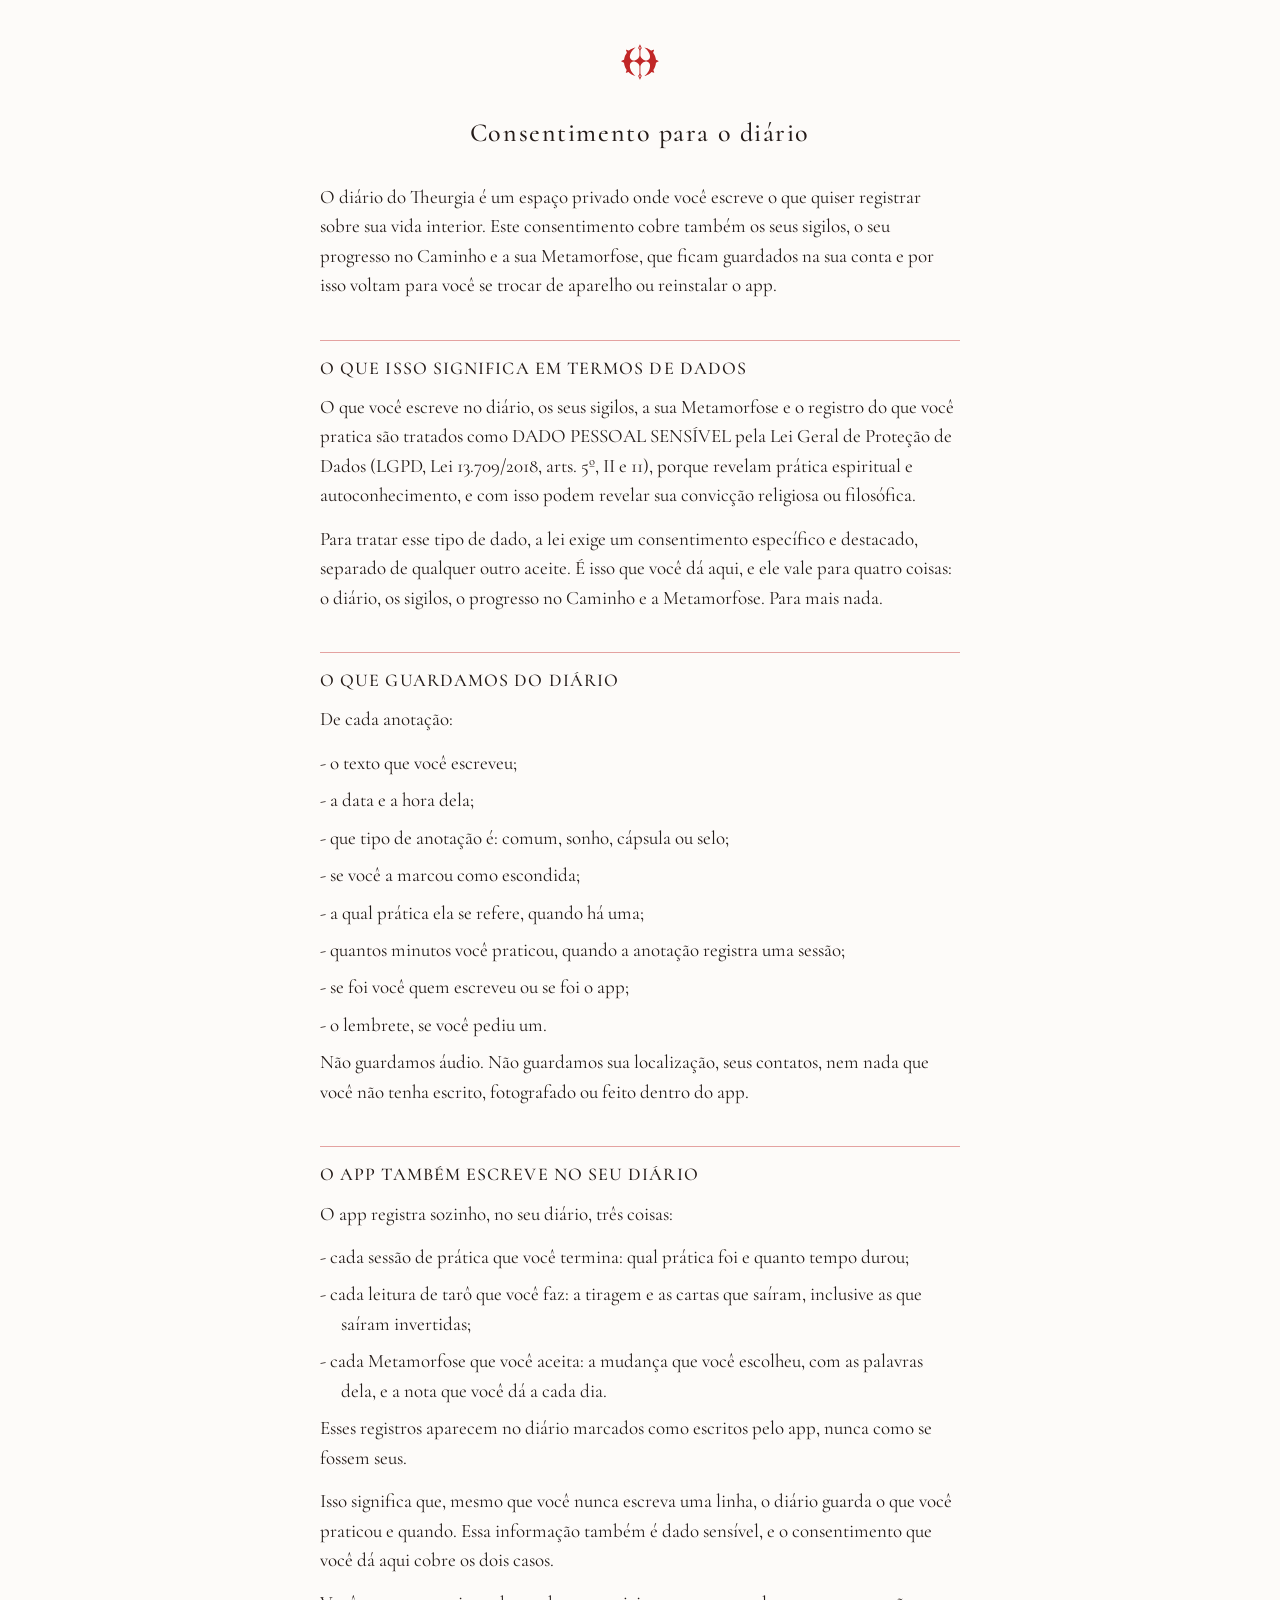
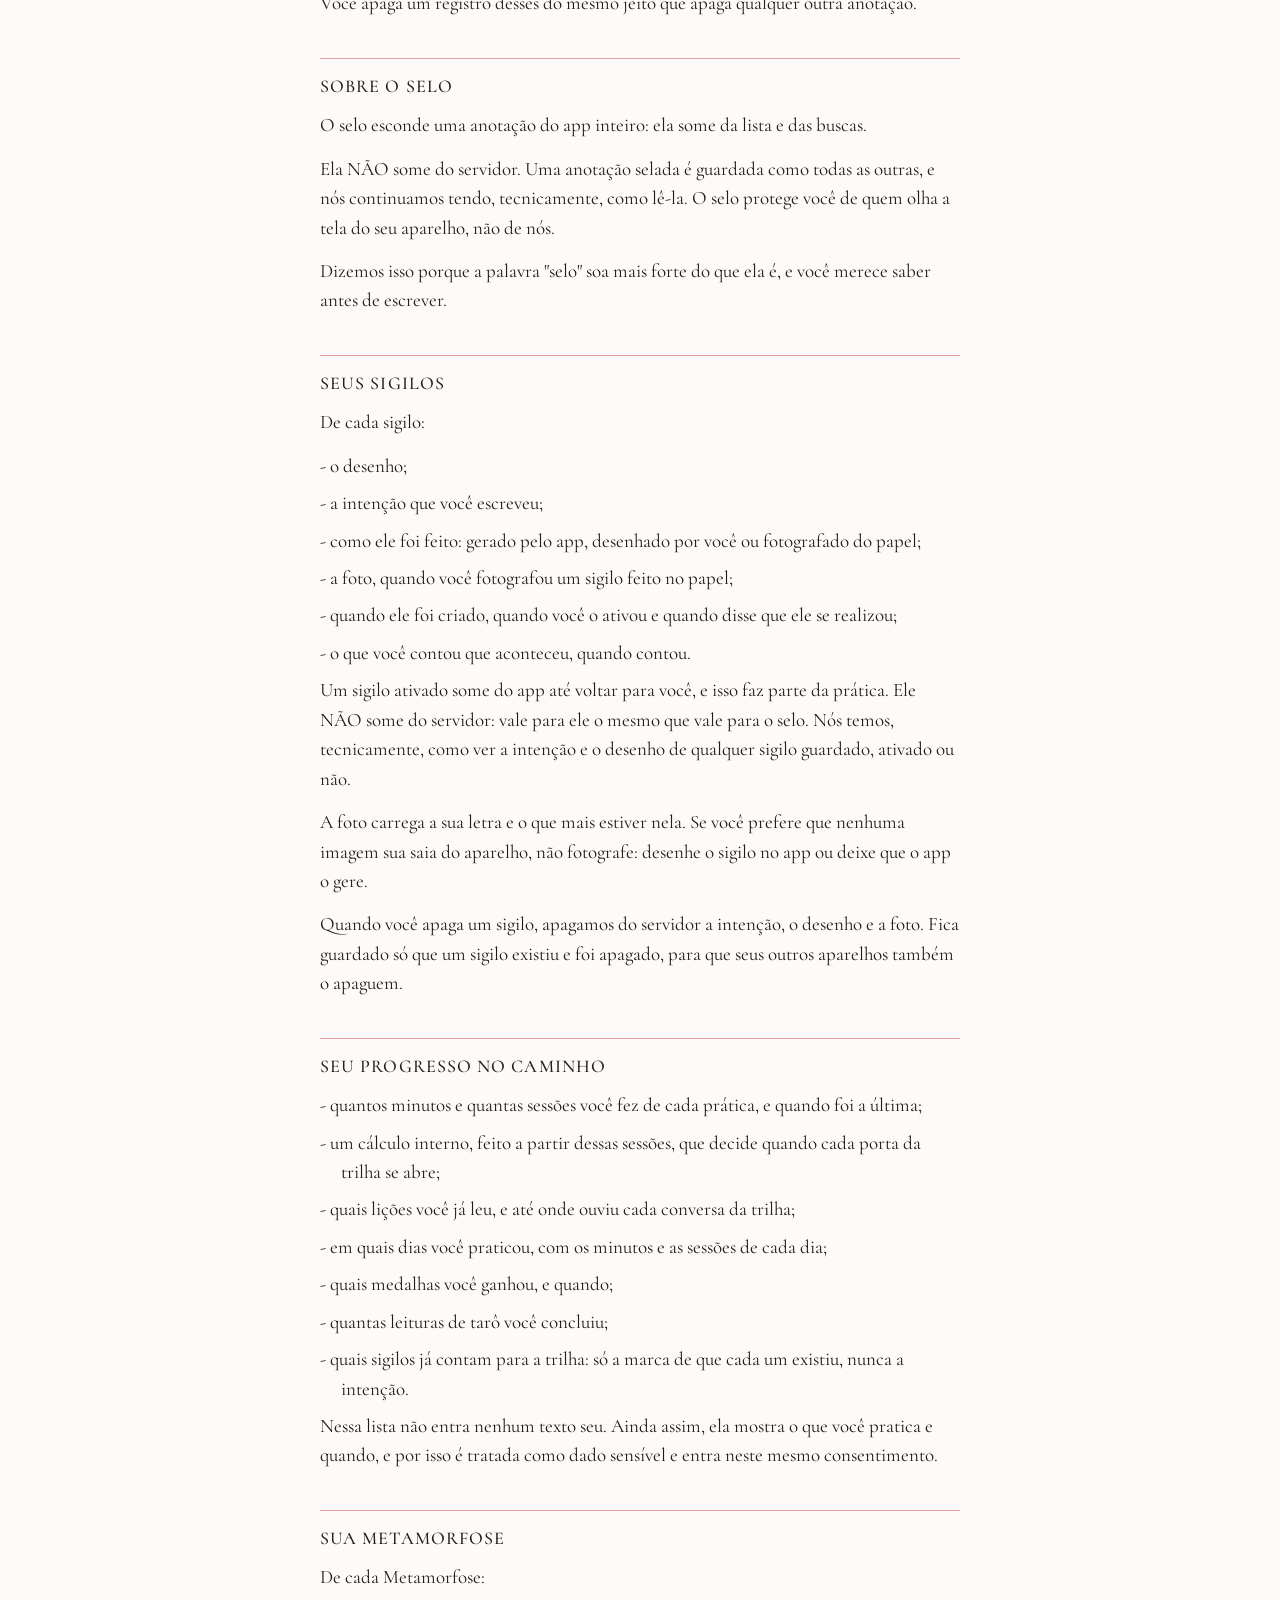
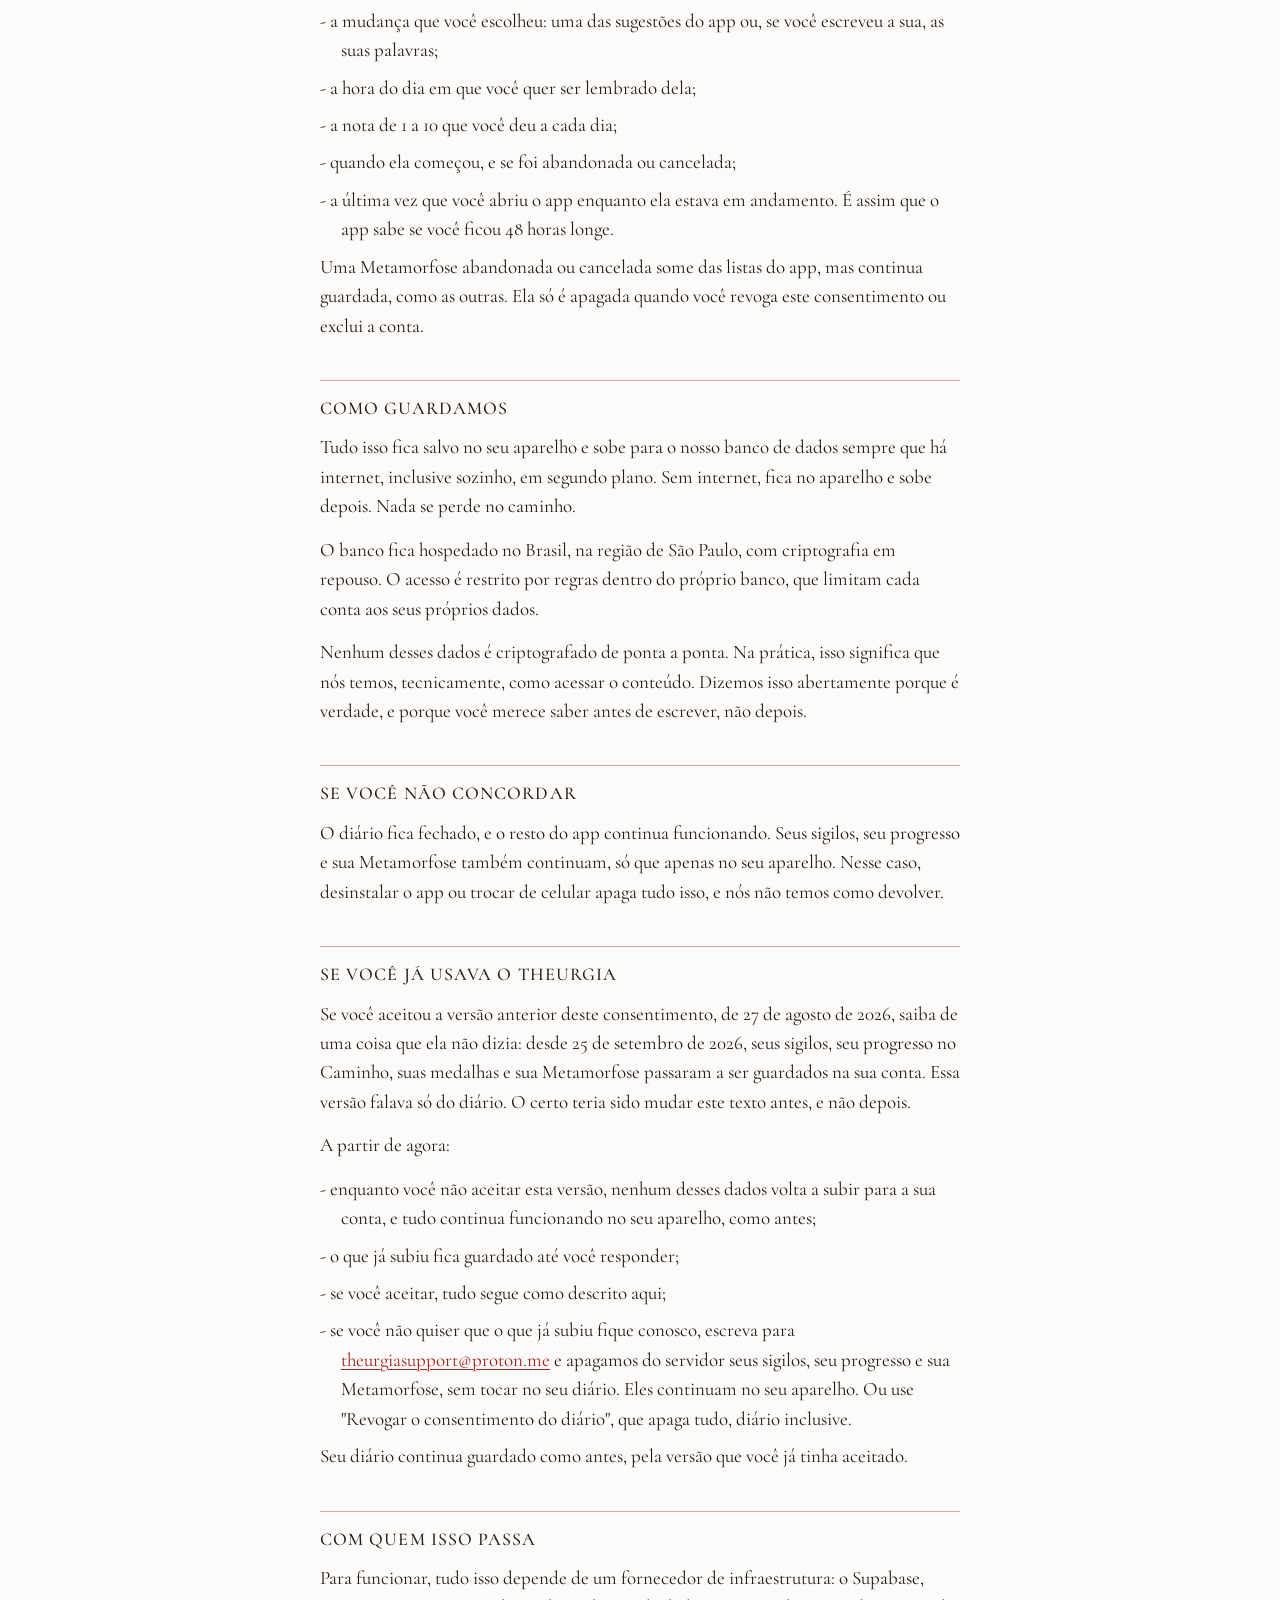
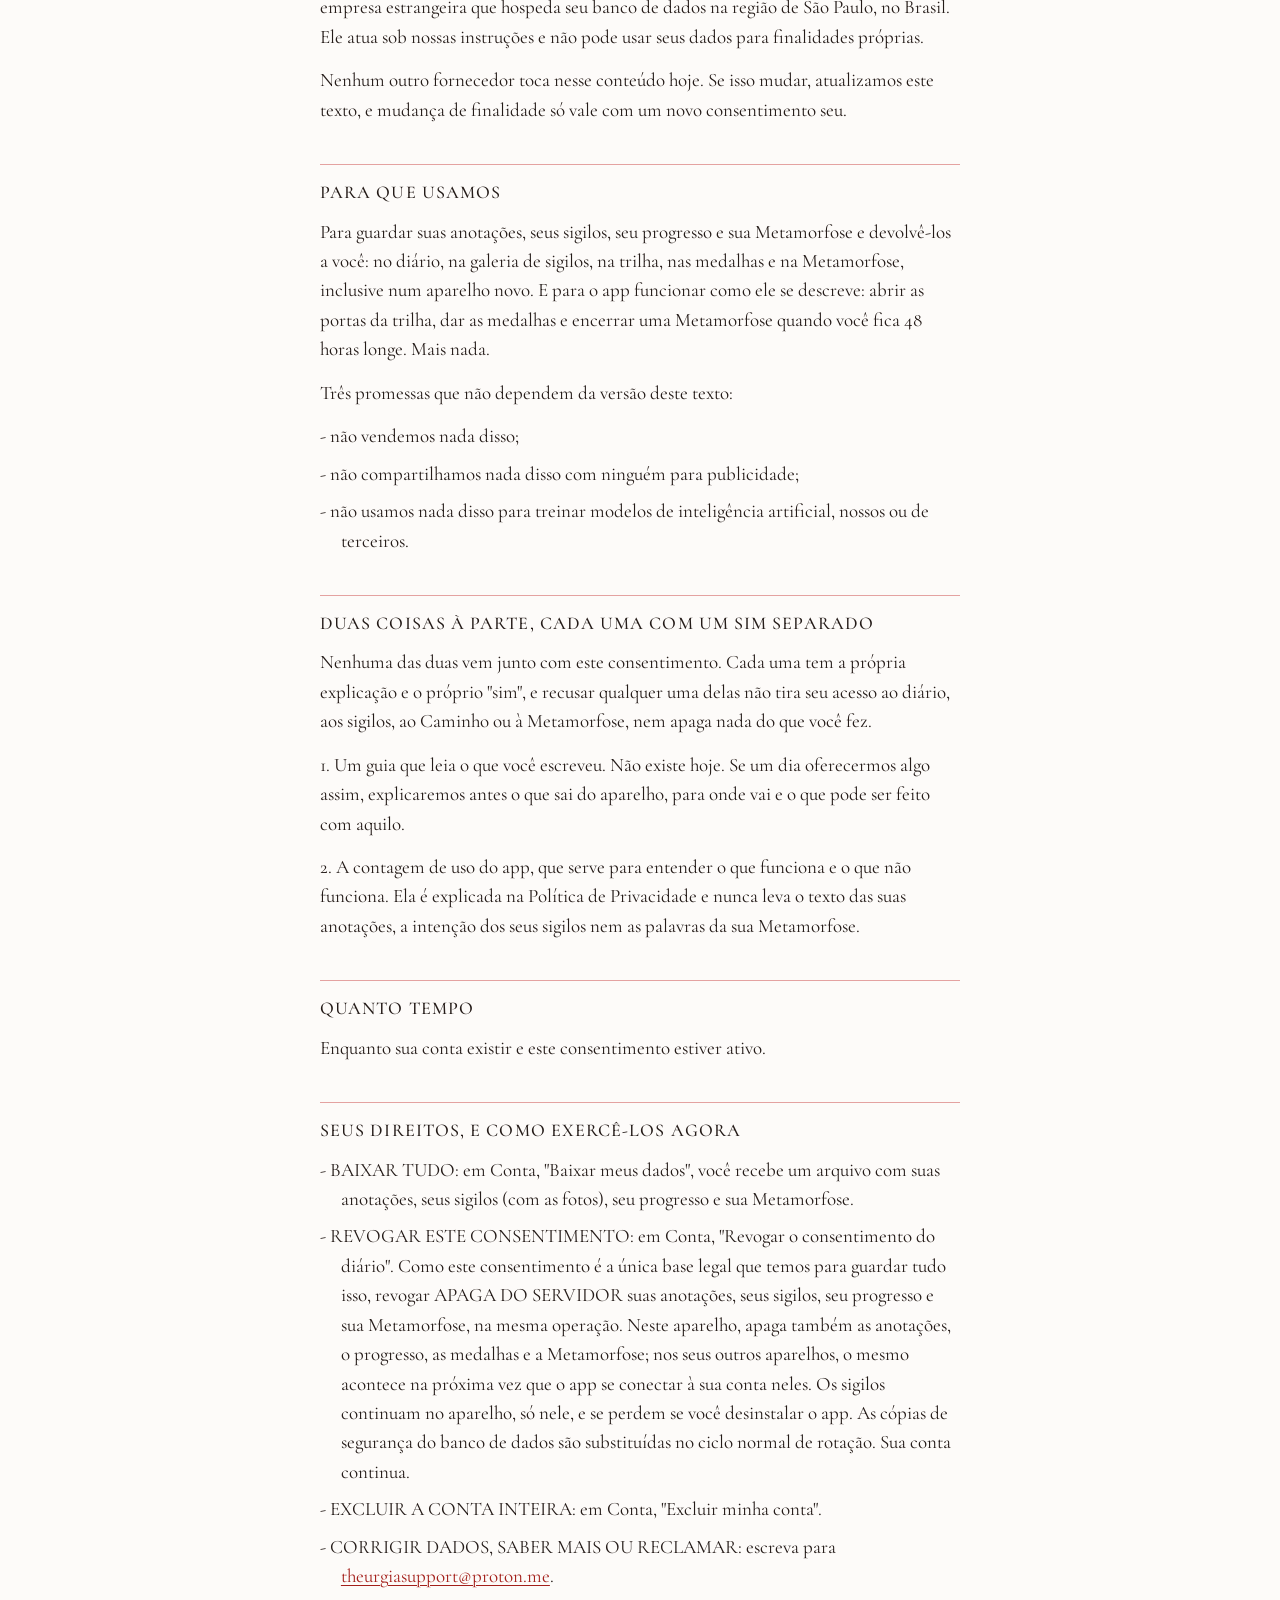
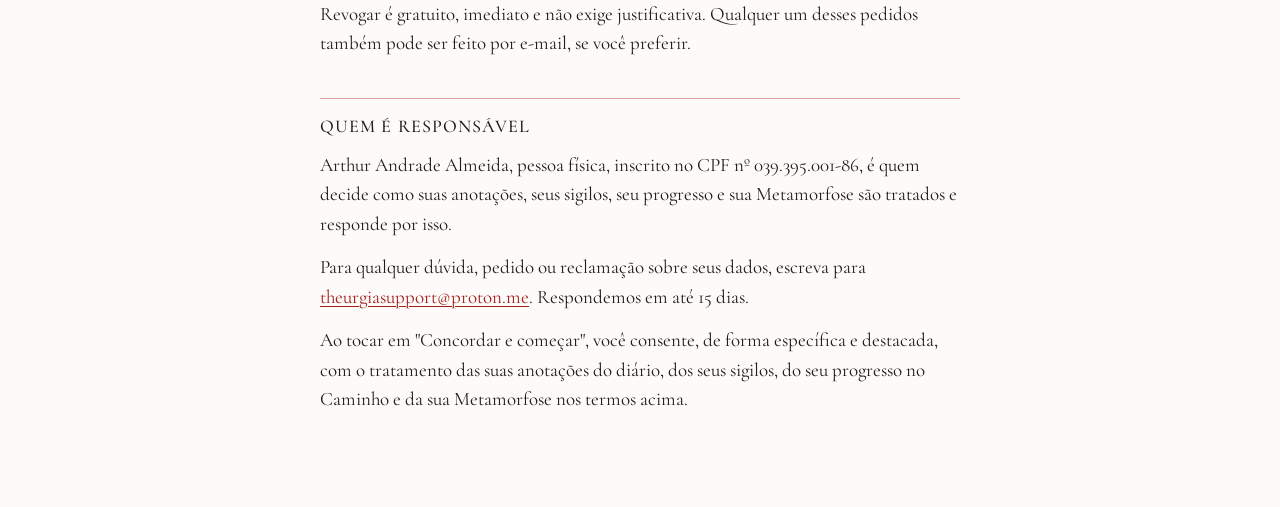
==== consentimento-diario/index.html @ 11fad1bb "site: gerado de theurgia-app bc83610" ====
<!doctype html>
<html lang="pt-BR">
<head>
<meta charset="utf-8">
<meta name="viewport" content="width=device-width, initial-scale=1">
<title>Consentimento para o diário · Theurgia</title>
<meta name="robots" content="index, follow">
<link rel="icon" href="../simbolo.svg" type="image/svg+xml">
<link rel="stylesheet" href="../estilo.css">
</head>
<body>
<main>
<a class="selo" href="../" aria-label="Theurgia, início"><svg aria-hidden="true" focusable="false" xmlns="http://www.w3.org/2000/svg" viewBox="2.1 -71.9 2141.9 2141.9"><path fill="currentColor" fill-rule="evenodd" d="M1072 1859.2 L1068.8 1858 L1053.8 1829 L989.7 1696 L980.6 1674 L982 1669.5 L999 1656.5 L1007.5 1647 L1023.2 1624 L1030.2 1610 L1040.2 1581 L1046.4 1551 L1047.5 1542 L1047.5 1224 L1043.2 1193 L1037.2 1169 L1029 1146.6 L1017.2 1125 L1001 1100.7 L976 1072 L950 1047.5 L923 1026.8 L890 1006.8 L867 995.8 L826 980.8 L808 976.6 L772 973.5 L752 974.6 L728 979.8 L686 995.8 L665.7 1008 L642.5 1027 L618.5 1053 L604.8 1074 L592.8 1101 L583.6 1133 L579.5 1164 L579.5 1206 L585.6 1261 L603.8 1338 L618.8 1380 L630.7 1407 L664.8 1471 L692.8 1513 L711.5 1538 L762 1595.5 L806 1638.5 L850.5 1677 L854.2 1681 L851 1682.4 L806 1669.2 L748 1647.2 L713 1631.3 L667 1607.2 L617 1575.2 L587.7 1554 L555 1527.5 L514 1489.8 L406 1521.2 L379.9 1527 L379.6 1523 L383.8 1506 L423.4 1384 L395.8 1343 L364.7 1287 L332.8 1210 L315.8 1154 L305.6 1110 L299.6 1071 L296.2 1035 L293 1031.7 L152 960 L180 943.8 L293 888.7 L297.4 885 L302.6 848 L311.8 806 L323.8 763 L341.8 712 L358.8 673 L374.8 642 L396.8 605 L434.4 550 L405.2 453 L393.8 421 L389.4 399 L393 398.8 L414 404.8 L507 437.2 L535 445.2 L589 404.8 L622 382.8 L658 361.8 L732 327.8 L792 306.8 L848 292.6 L852.9 293 L783.5 355 L728.5 412 L684 466.7 L643.8 528 L621.7 570 L608.8 599 L597.8 629 L589.8 658 L582.6 692 L579.6 721 L579.5 754 L581.6 771 L589.8 800 L604.8 832 L613 845.3 L632 867 L653.7 885 L680 901.2 L699 910.2 L735 921.4 L772 925.5 L790 924.4 L816 920.2 L843 912.2 L874 900.2 L897 888.2 L928.3 868 L953 848.5 L986.5 815 L1003 794.3 L1021.2 767 L1031.2 747 L1045.4 698 L1047.5 680 L1047.5 459 L1045.4 443 L1035.2 404 L1020.2 370 L1000.4 344 L979.2 327 L1017.8 243 L1059.7 158 L1071 139 L1075.3 145 L1123.3 243 L1161.5 325 L1160.9 328 L1135.5 350 L1120.8 371 L1106.8 403 L1096.6 438 L1093.5 460 L1093.5 682 L1094.6 692 L1098.8 714 L1105.8 737 L1125.8 777 L1148.5 808 L1181 842.5 L1211.7 867 L1239 885.2 L1268 900.3 L1294 911.2 L1330 921.2 L1351 924.4 L1376 925.5 L1397 923.4 L1428 915.2 L1457 903.3 L1482 888.2 L1508 867.4 L1523 850.3 L1537.3 829 L1549.2 803 L1558.4 770 L1561.1 740 L1560.4 714 L1557.4 690 L1551.2 659 L1543.2 629 L1532.2 599 L1500.2 533 L1454 462.7 L1408.5 407 L1352.5 350 L1287.7 293 L1288 291.6 L1292 291.6 L1366 311.8 L1429 334.8 L1463.4 351 L1508 373.8 L1574 417.8 L1611 445.4 L1626 442.2 L1663 428.8 L1695 419.2 L1730 405.8 L1759 398.4 L1753.2 426 L1744.8 448 L1712.6 551 L1761.2 626 L1779.3 660 L1803.2 713 L1815.2 746 L1829.2 792 L1838.4 831 L1847.9 885 L1851 888.2 L1981 951.8 L1992.7 959 L1990 962.2 L1979 968.3 L1848.9 1034 L1843.4 1083 L1835.4 1127 L1828.2 1157 L1808.2 1221 L1779.2 1289 L1746.2 1348 L1722.6 1384 L1761.2 1502 L1767.6 1527 L1755 1525.2 L1631 1489.9 L1596 1522.5 L1553.3 1557 L1525 1577.2 L1481 1605.2 L1421 1636.3 L1398 1646.2 L1354 1663.2 L1311 1677.2 L1290 1682.4 L1287.8 1681 L1293.5 1675 L1339 1635.5 L1373 1602.5 L1423.5 1546 L1447 1515.3 L1472.2 1478 L1489.2 1449 L1509.3 1410 L1536.2 1342 L1545.2 1309 L1553.4 1270 L1560.5 1212 L1560.5 1159 L1557.4 1137 L1547.2 1100 L1534.2 1071 L1519.5 1050 L1497 1025.5 L1478 1009.8 L1452 994.7 L1410 978.8 L1394 975.6 L1380 974.5 L1341 975.6 L1314 981.8 L1279 993.8 L1258 1003.8 L1220 1025.8 L1199 1041.5 L1167.5 1069 L1140.5 1100 L1124.8 1123 L1104.8 1165 L1098.6 1187 L1094.6 1210 L1092.5 1275 L1093.5 1545 L1094.6 1553 L1099.8 1577 L1105.8 1596 L1118.8 1625 L1135.5 1649 L1146 1659.5 L1160 1670 L1161.1 1673 L1109.2 1784 L1072 1859.2ZM1071.2 367 L1084.8 343 L1105.1 314 L1073.2 247 L1070 243.4 L1040.8 303 L1036.6 315 L1055.2 340 L1068.3 366 L1071.2 367ZM1072.4 1754 L1097.2 1704 L1104.4 1685 L1071 1633.6 L1068 1635.8 L1059.2 1652 L1038.8 1681 L1036.9 1686 L1067.8 1752 L1070 1754.8 L1072.4 1754Z"/></svg>
</a>
<h1>Consentimento para o diário</h1>
<p>O diário do Theurgia é um espaço privado onde você escreve o que quiser registrar sobre sua vida interior. Este consentimento cobre também os seus sigilos, o seu progresso no Caminho e a sua Metamorfose, que ficam guardados na sua conta e por isso voltam para você se trocar de aparelho ou reinstalar o app.</p>
<h2>O QUE ISSO SIGNIFICA EM TERMOS DE DADOS</h2>
<p>O que você escreve no diário, os seus sigilos, a sua Metamorfose e o registro do que você pratica são tratados como DADO PESSOAL SENSÍVEL pela Lei Geral de Proteção de Dados (LGPD, Lei 13.709/2018, arts. 5º, II e 11), porque revelam prática espiritual e autoconhecimento, e com isso podem revelar sua convicção religiosa ou filosófica.</p>
<p>Para tratar esse tipo de dado, a lei exige um consentimento específico e destacado, separado de qualquer outro aceite. É isso que você dá aqui, e ele vale para quatro coisas: o diário, os sigilos, o progresso no Caminho e a Metamorfose. Para mais nada.</p>
<h2>O QUE GUARDAMOS DO DIÁRIO</h2>
<p>De cada anotação:</p>
<p class="item">- o texto que você escreveu;</p>
<p class="item">- a data e a hora dela;</p>
<p class="item">- que tipo de anotação é: comum, sonho, cápsula ou selo;</p>
<p class="item">- se você a marcou como escondida;</p>
<p class="item">- a qual prática ela se refere, quando há uma;</p>
<p class="item">- quantos minutos você praticou, quando a anotação registra uma sessão;</p>
<p class="item">- se foi você quem escreveu ou se foi o app;</p>
<p class="item">- o lembrete, se você pediu um.</p>
<p>Não guardamos áudio. Não guardamos sua localização, seus contatos, nem nada que você não tenha escrito, fotografado ou feito dentro do app.</p>
<h2>O APP TAMBÉM ESCREVE NO SEU DIÁRIO</h2>
<p>O app registra sozinho, no seu diário, três coisas:</p>
<p class="item">- cada sessão de prática que você termina: qual prática foi e quanto tempo durou;</p>
<p class="item">- cada leitura de tarô que você faz: a tiragem e as cartas que saíram, inclusive as que saíram invertidas;</p>
<p class="item">- cada Metamorfose que você aceita: a mudança que você escolheu, com as palavras dela, e a nota que você dá a cada dia.</p>
<p>Esses registros aparecem no diário marcados como escritos pelo app, nunca como se fossem seus.</p>
<p>Isso significa que, mesmo que você nunca escreva uma linha, o diário guarda o que você praticou e quando. Essa informação também é dado sensível, e o consentimento que você dá aqui cobre os dois casos.</p>
<p>Você apaga um registro desses do mesmo jeito que apaga qualquer outra anotação.</p>
<h2>SOBRE O SELO</h2>
<p>O selo esconde uma anotação do app inteiro: ela some da lista e das buscas.</p>
<p>Ela NÃO some do servidor. Uma anotação selada é guardada como todas as outras, e nós continuamos tendo, tecnicamente, como lê-la. O selo protege você de quem olha a tela do seu aparelho, não de nós.</p>
<p>Dizemos isso porque a palavra "selo" soa mais forte do que ela é, e você merece saber antes de escrever.</p>
<h2>SEUS SIGILOS</h2>
<p>De cada sigilo:</p>
<p class="item">- o desenho;</p>
<p class="item">- a intenção que você escreveu;</p>
<p class="item">- como ele foi feito: gerado pelo app, desenhado por você ou fotografado do papel;</p>
<p class="item">- a foto, quando você fotografou um sigilo feito no papel;</p>
<p class="item">- quando ele foi criado, quando você o ativou e quando disse que ele se realizou;</p>
<p class="item">- o que você contou que aconteceu, quando contou.</p>
<p>Um sigilo ativado some do app até voltar para você, e isso faz parte da prática. Ele NÃO some do servidor: vale para ele o mesmo que vale para o selo. Nós temos, tecnicamente, como ver a intenção e o desenho de qualquer sigilo guardado, ativado ou não.</p>
<p>A foto carrega a sua letra e o que mais estiver nela. Se você prefere que nenhuma imagem sua saia do aparelho, não fotografe: desenhe o sigilo no app ou deixe que o app o gere.</p>
<p>Quando você apaga um sigilo, apagamos do servidor a intenção, o desenho e a foto. Fica guardado só que um sigilo existiu e foi apagado, para que seus outros aparelhos também o apaguem.</p>
<h2>SEU PROGRESSO NO CAMINHO</h2>
<p class="item">- quantos minutos e quantas sessões você fez de cada prática, e quando foi a última;</p>
<p class="item">- um cálculo interno, feito a partir dessas sessões, que decide quando cada porta da trilha se abre;</p>
<p class="item">- quais lições você já leu, e até onde ouviu cada conversa da trilha;</p>
<p class="item">- em quais dias você praticou, com os minutos e as sessões de cada dia;</p>
<p class="item">- quais medalhas você ganhou, e quando;</p>
<p class="item">- quantas leituras de tarô você concluiu;</p>
<p class="item">- quais sigilos já contam para a trilha: só a marca de que cada um existiu, nunca a intenção.</p>
<p>Nessa lista não entra nenhum texto seu. Ainda assim, ela mostra o que você pratica e quando, e por isso é tratada como dado sensível e entra neste mesmo consentimento.</p>
<h2>SUA METAMORFOSE</h2>
<p>De cada Metamorfose:</p>
<p class="item">- a mudança que você escolheu: uma das sugestões do app ou, se você escreveu a sua, as suas palavras;</p>
<p class="item">- a hora do dia em que você quer ser lembrado dela;</p>
<p class="item">- a nota de 1 a 10 que você deu a cada dia;</p>
<p class="item">- quando ela começou, e se foi abandonada ou cancelada;</p>
<p class="item">- a última vez que você abriu o app enquanto ela estava em andamento. É assim que o app sabe se você ficou 48 horas longe.</p>
<p>Uma Metamorfose abandonada ou cancelada some das listas do app, mas continua guardada, como as outras. Ela só é apagada quando você revoga este consentimento ou exclui a conta.</p>
<h2>COMO GUARDAMOS</h2>
<p>Tudo isso fica salvo no seu aparelho e sobe para o nosso banco de dados sempre que há internet, inclusive sozinho, em segundo plano. Sem internet, fica no aparelho e sobe depois. Nada se perde no caminho.</p>
<p>O banco fica hospedado no Brasil, na região de São Paulo, com criptografia em repouso. O acesso é restrito por regras dentro do próprio banco, que limitam cada conta aos seus próprios dados.</p>
<p>Nenhum desses dados é criptografado de ponta a ponta. Na prática, isso significa que nós temos, tecnicamente, como acessar o conteúdo. Dizemos isso abertamente porque é verdade, e porque você merece saber antes de escrever, não depois.</p>
<h2>SE VOCÊ NÃO CONCORDAR</h2>
<p>O diário fica fechado, e o resto do app continua funcionando. Seus sigilos, seu progresso e sua Metamorfose também continuam, só que apenas no seu aparelho. Nesse caso, desinstalar o app ou trocar de celular apaga tudo isso, e nós não temos como devolver.</p>
<h2>SE VOCÊ JÁ USAVA O THEURGIA</h2>
<p>Se você aceitou a versão anterior deste consentimento, de 27 de agosto de 2026, saiba de uma coisa que ela não dizia: desde 25 de setembro de 2026, seus sigilos, seu progresso no Caminho, suas medalhas e sua Metamorfose passaram a ser guardados na sua conta. Essa versão falava só do diário. O certo teria sido mudar este texto antes, e não depois.</p>
<p>A partir de agora:</p>
<p class="item">- enquanto você não aceitar esta versão, nenhum desses dados volta a subir para a sua conta, e tudo continua funcionando no seu aparelho, como antes;</p>
<p class="item">- o que já subiu fica guardado até você responder;</p>
<p class="item">- se você aceitar, tudo segue como descrito aqui;</p>
<p class="item">- se você não quiser que o que já subiu fique conosco, escreva para <a href="mailto:theurgiasupport@proton.me">theurgiasupport@proton.me</a> e apagamos do servidor seus sigilos, seu progresso e sua Metamorfose, sem tocar no seu diário. Eles continuam no seu aparelho. Ou use "Revogar o consentimento do diário", que apaga tudo, diário inclusive.</p>
<p>Seu diário continua guardado como antes, pela versão que você já tinha aceitado.</p>
<h2>COM QUEM ISSO PASSA</h2>
<p>Para funcionar, tudo isso depende de um fornecedor de infraestrutura: o Supabase, empresa estrangeira que hospeda seu banco de dados na região de São Paulo, no Brasil. Ele atua sob nossas instruções e não pode usar seus dados para finalidades próprias.</p>
<p>Nenhum outro fornecedor toca nesse conteúdo hoje. Se isso mudar, atualizamos este texto, e mudança de finalidade só vale com um novo consentimento seu.</p>
<h2>PARA QUE USAMOS</h2>
<p>Para guardar suas anotações, seus sigilos, seu progresso e sua Metamorfose e devolvê-los a você: no diário, na galeria de sigilos, na trilha, nas medalhas e na Metamorfose, inclusive num aparelho novo. E para o app funcionar como ele se descreve: abrir as portas da trilha, dar as medalhas e encerrar uma Metamorfose quando você fica 48 horas longe. Mais nada.</p>
<p>Três promessas que não dependem da versão deste texto:</p>
<p class="item">- não vendemos nada disso;</p>
<p class="item">- não compartilhamos nada disso com ninguém para publicidade;</p>
<p class="item">- não usamos nada disso para treinar modelos de inteligência artificial, nossos ou de terceiros.</p>
<h2>DUAS COISAS À PARTE, CADA UMA COM UM SIM SEPARADO</h2>
<p>Nenhuma das duas vem junto com este consentimento. Cada uma tem a própria explicação e o próprio "sim", e recusar qualquer uma delas não tira seu acesso ao diário, aos sigilos, ao Caminho ou à Metamorfose, nem apaga nada do que você fez.</p>
<p>1. Um guia que leia o que você escreveu. Não existe hoje. Se um dia oferecermos algo assim, explicaremos antes o que sai do aparelho, para onde vai e o que pode ser feito com aquilo.</p>
<p>2. A contagem de uso do app, que serve para entender o que funciona e o que não funciona. Ela é explicada na Política de Privacidade e nunca leva o texto das suas anotações, a intenção dos seus sigilos nem as palavras da sua Metamorfose.</p>
<h2>QUANTO TEMPO</h2>
<p>Enquanto sua conta existir e este consentimento estiver ativo.</p>
<h2>SEUS DIREITOS, E COMO EXERCÊ-LOS AGORA</h2>
<p class="item">- BAIXAR TUDO: em Conta, "Baixar meus dados", você recebe um arquivo com suas anotações, seus sigilos (com as fotos), seu progresso e sua Metamorfose.</p>
<p class="item">- REVOGAR ESTE CONSENTIMENTO: em Conta, "Revogar o consentimento do diário". Como este consentimento é a única base legal que temos para guardar tudo isso, revogar APAGA DO SERVIDOR suas anotações, seus sigilos, seu progresso e sua Metamorfose, na mesma operação. Neste aparelho, apaga também as anotações, o progresso, as medalhas e a Metamorfose; nos seus outros aparelhos, o mesmo acontece na próxima vez que o app se conectar à sua conta neles. Os sigilos continuam no aparelho, só nele, e se perdem se você desinstalar o app. As cópias de segurança do banco de dados são substituídas no ciclo normal de rotação. Sua conta continua.</p>
<p class="item">- EXCLUIR A CONTA INTEIRA: em Conta, "Excluir minha conta".</p>
<p class="item">- CORRIGIR DADOS, SABER MAIS OU RECLAMAR: escreva para <a href="mailto:theurgiasupport@proton.me">theurgiasupport@proton.me</a>.</p>
<p>Revogar é gratuito, imediato e não exige justificativa. Qualquer um desses pedidos também pode ser feito por e-mail, se você preferir.</p>
<h2>QUEM É RESPONSÁVEL</h2>
<p>Arthur Andrade Almeida, pessoa física, inscrito no CPF nº 039.395.001-86, é quem decide como suas anotações, seus sigilos, seu progresso e sua Metamorfose são tratados e responde por isso.</p>
<p>Para qualquer dúvida, pedido ou reclamação sobre seus dados, escreva para <a href="mailto:theurgiasupport@proton.me">theurgiasupport@proton.me</a>. Respondemos em até 15 dias.</p>
<p>Ao tocar em "Concordar e começar", você consente, de forma específica e destacada, com o tratamento das suas anotações do diário, dos seus sigilos, do seu progresso no Caminho e da sua Metamorfose nos termos acima.</p>

</main>
</body>
</html>
---- estilo.css ----
/* theurgia.com.br — the app's tokens (app/src/styles/tokens.css), its own font files, nothing
   from another host. Dark by default like the app; light when the reader's system asks for it. */

@font-face {
  font-family: "Cormorant Garamond";
  src: url("fontes/cormorant-garamond-vf-latin.woff2") format("woff2");
  font-weight: 300 700;
  font-style: normal;
  font-display: swap;
}
@font-face {
  font-family: "Cormorant Garamond";
  src: url("fontes/cormorant-garamond-vf-italic-latin.woff2") format("woff2");
  font-weight: 300 700;
  font-style: italic;
  font-display: swap;
}
@font-face {
  font-family: "Cormorant";
  src: url("fontes/cormorant-vf-latin.woff2") format("woff2");
  font-weight: 300 700;
  font-style: normal;
  font-display: swap;
}

:root {
  --bg: #0a0607;
  --text-body: #ede3dc;
  --text-soft: #b3a099;
  --red-blood: #c12727;
  --accent: #f04a3c;
  --line-soft: rgba(193, 39, 39, 0.38);
  color-scheme: dark;
}
@media (prefers-color-scheme: light) {
  :root {
    --bg: #fdfbf9;
    --text-body: #241b18;
    --text-soft: #5c4c46;
    --accent: #a31f1a;
    --line-soft: rgba(193, 39, 39, 0.42);
    color-scheme: light;
  }
}

* { box-sizing: border-box; }
html { -webkit-text-size-adjust: 100%; }
body {
  margin: 0;
  background: var(--bg);
  color: var(--text-body);
  font-family: "Cormorant Garamond", Georgia, serif;
  font-size: 19px;
  line-height: 1.55;
}
main {
  max-width: 680px;
  margin: 0 auto;
  padding: 40px 20px 80px;
}
a { color: var(--accent); text-underline-offset: 3px; text-decoration-thickness: 1px; }
a:focus-visible { outline: 1px solid var(--accent); outline-offset: 3px; }

.selo {
  display: block;
  width: 44px;
  height: 44px;
  margin: 0 auto 32px;
  color: var(--red-blood);
}
.selo svg, .marca svg { width: 100%; height: 100%; display: block; }

h1, h2 {
  font-family: "Cormorant", Georgia, serif;
  font-weight: 500;
  letter-spacing: 0.06em;
  line-height: 1.3;
}
h1 { font-size: 26px; text-align: center; margin: 0 0 32px; }
h2 {
  font-size: 18px;
  margin: 40px 0 12px;
  padding-top: 16px;
  border-top: 1px solid var(--line-soft);
}
p { margin: 0 0 14px; overflow-wrap: anywhere; }
p.item { padding-left: 1.1em; text-indent: -1.1em; margin-bottom: 8px; }

/* The front page. */
.inicio main {
  min-height: 100vh;
  display: flex;
  flex-direction: column;
  align-items: center;
  justify-content: center;
  text-align: center;
}
.marca { width: 96px; height: 96px; color: var(--red-blood); margin-bottom: 20px; }
.nome { font-size: 34px; letter-spacing: 0.18em; text-transform: uppercase; margin-bottom: 36px; }
.documentos { list-style: none; padding: 0; margin: 0 0 36px; }
.documentos li { margin: 0 0 14px; font-size: 21px; }
.contato { color: var(--text-soft); font-size: 17px; }
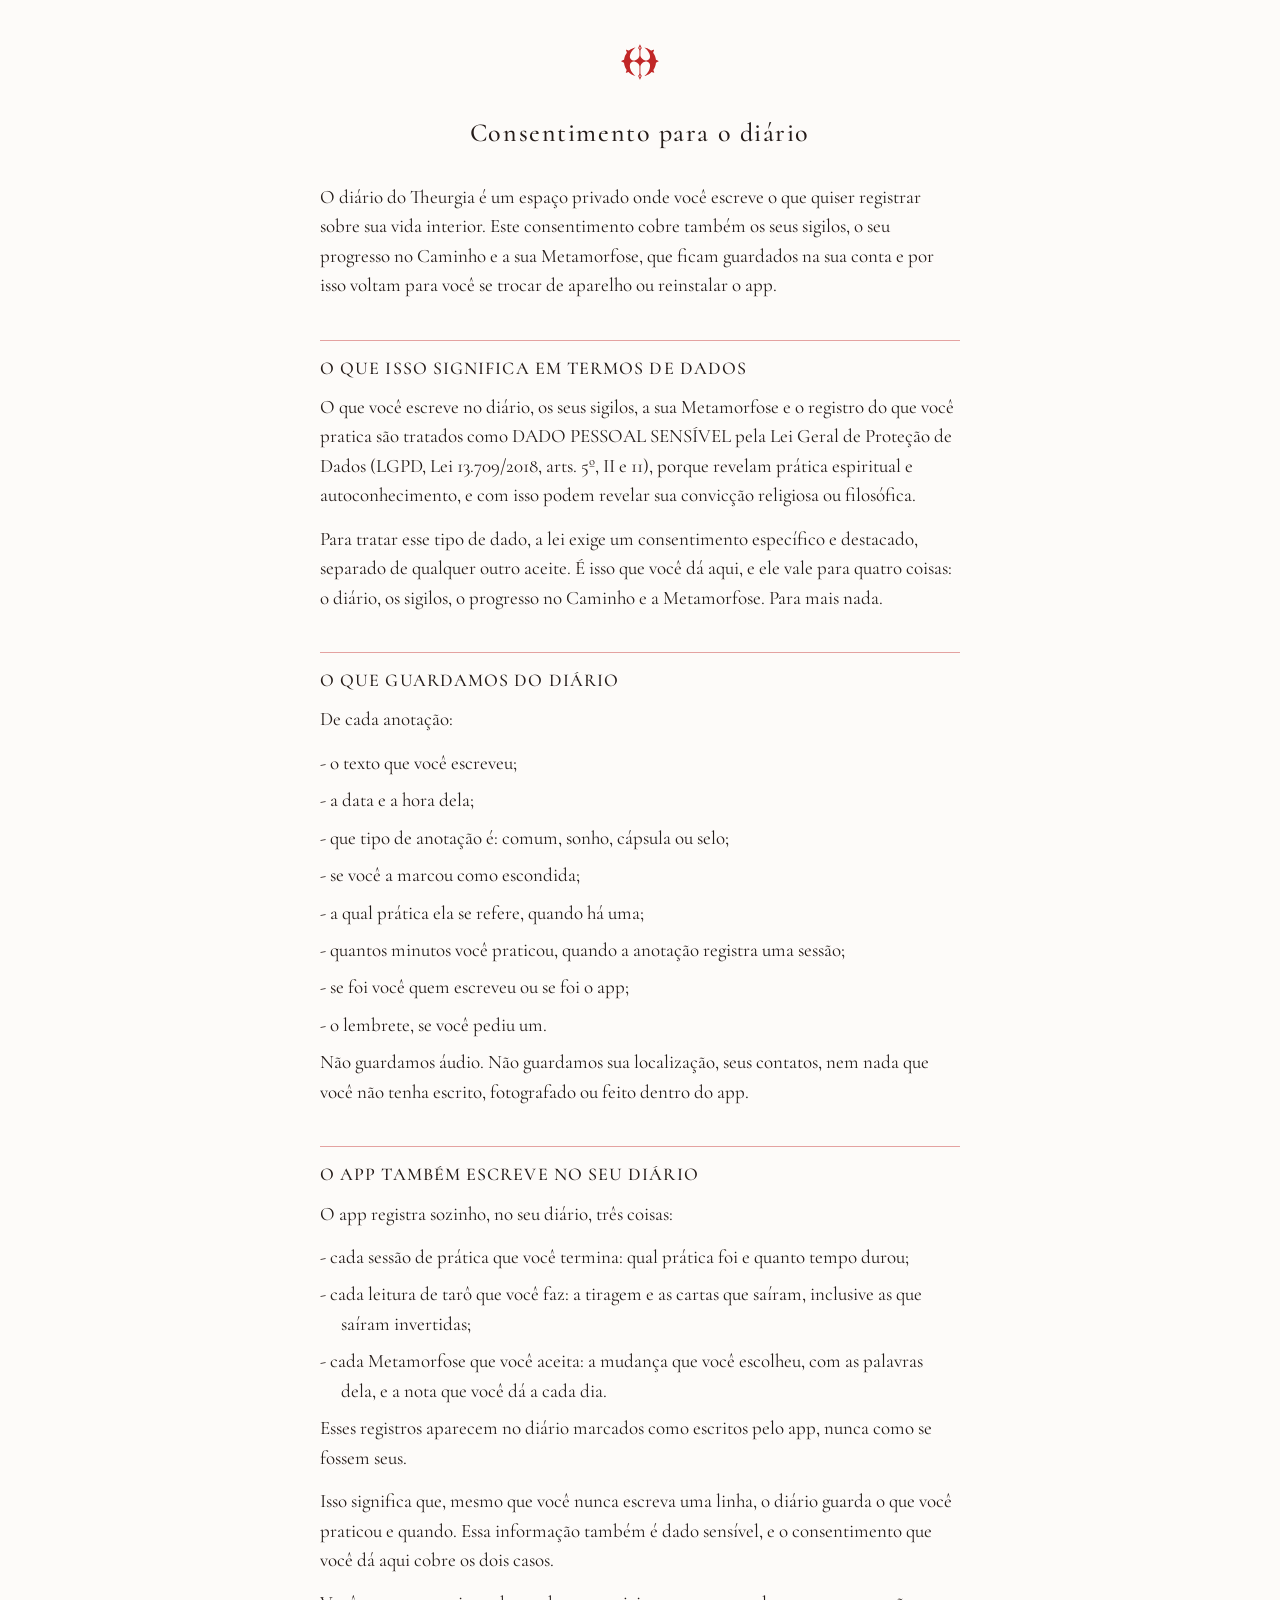
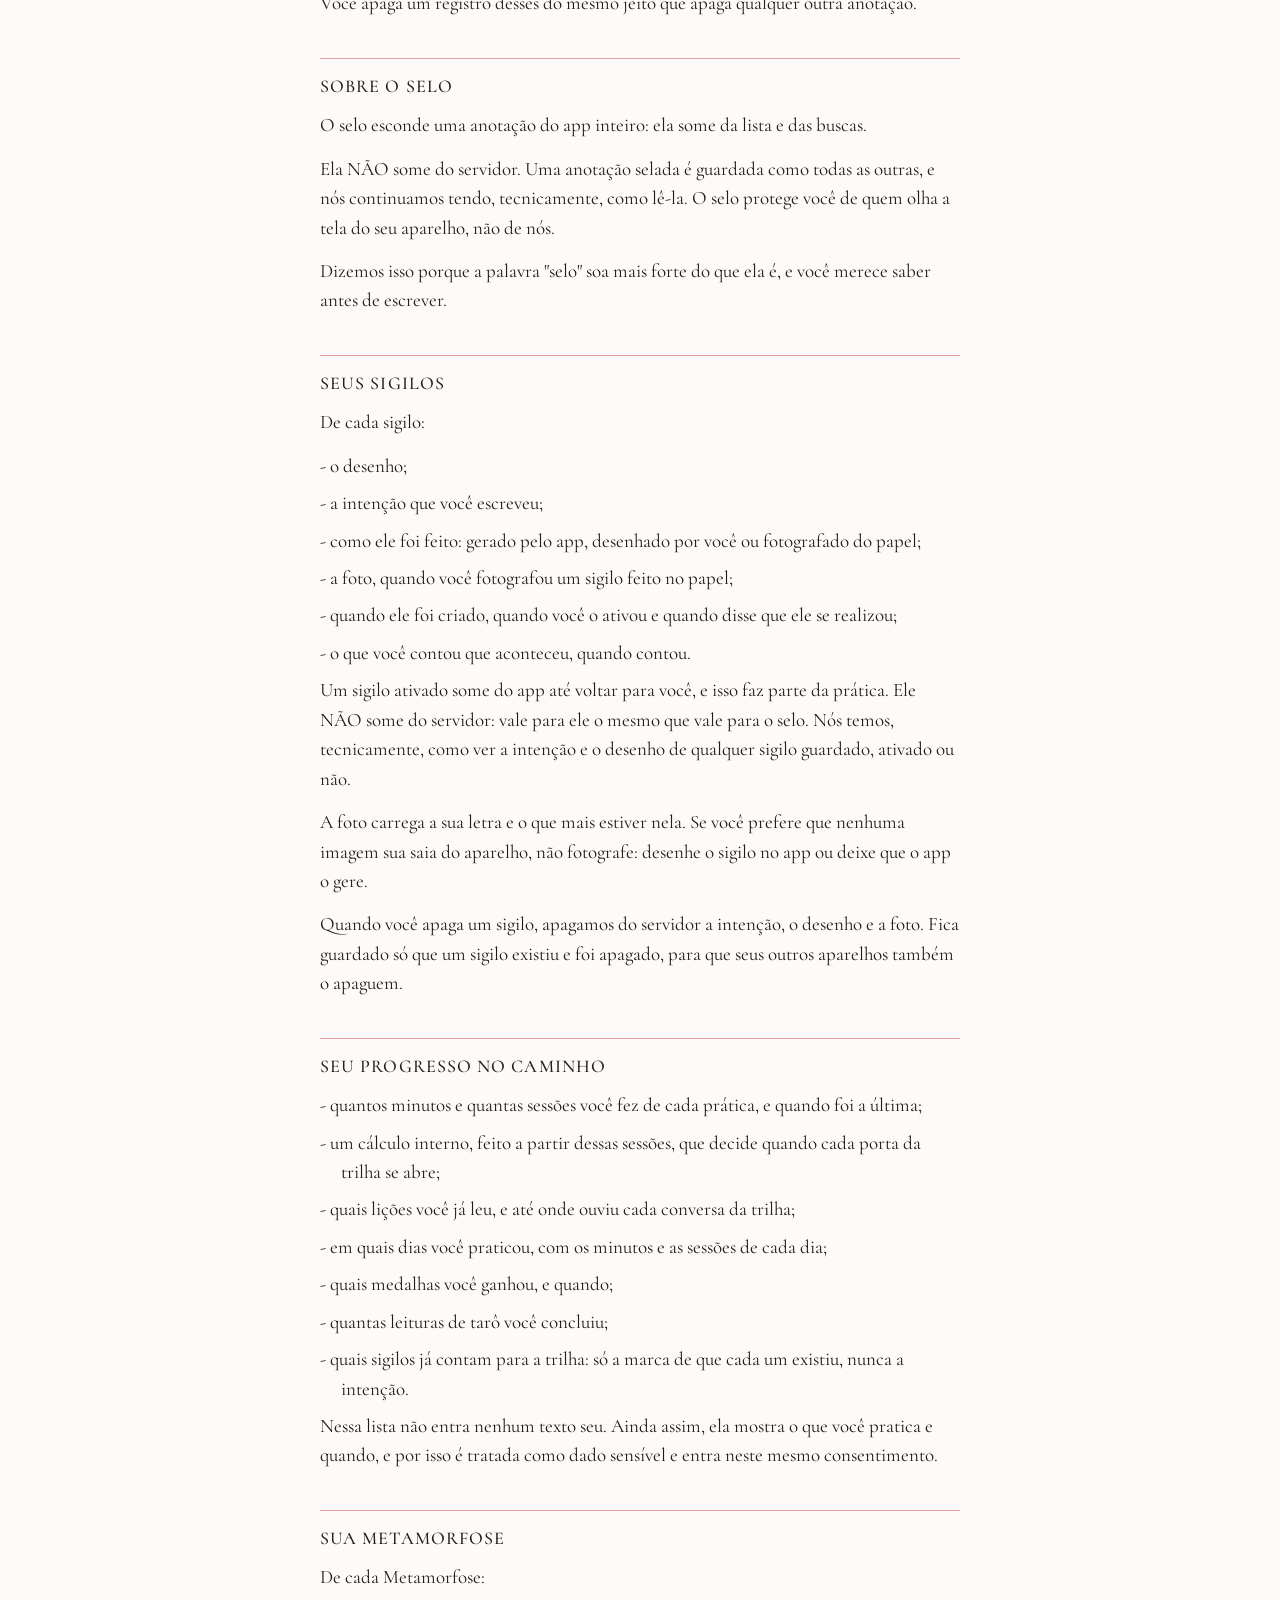
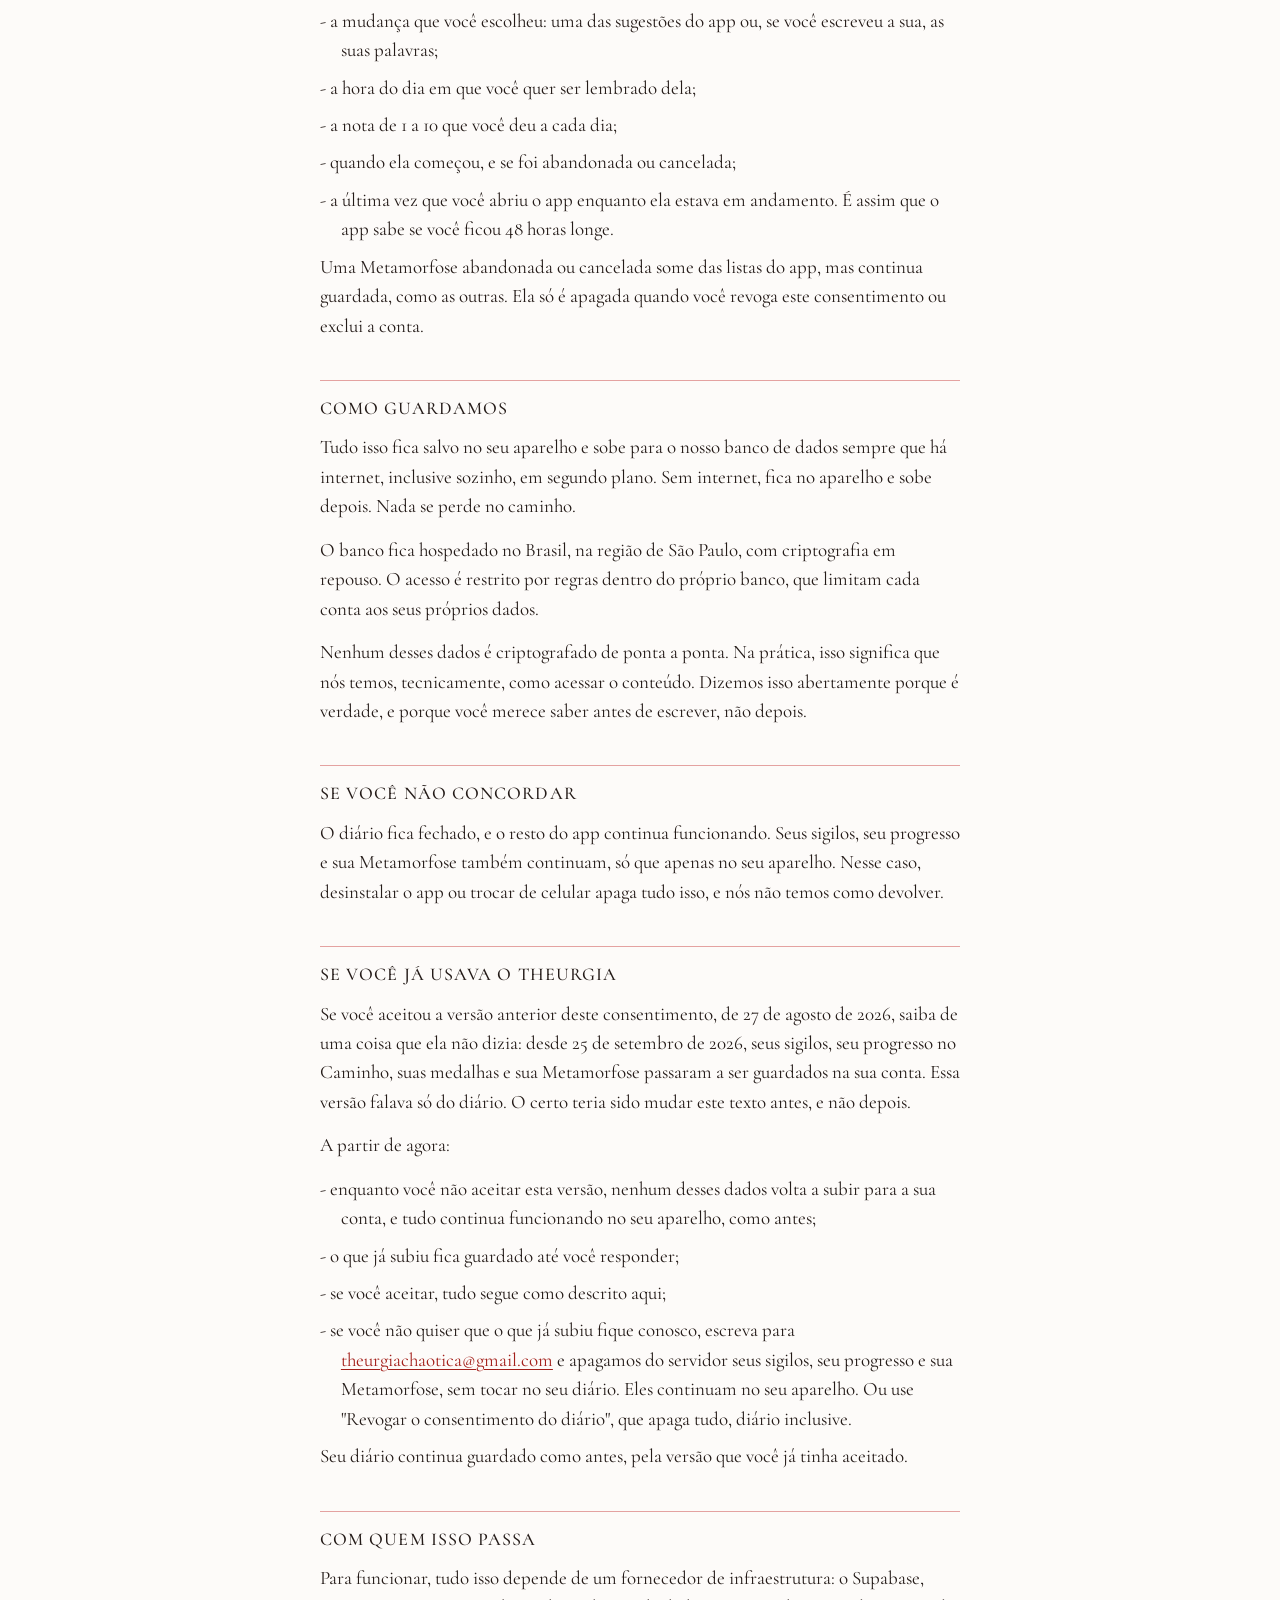
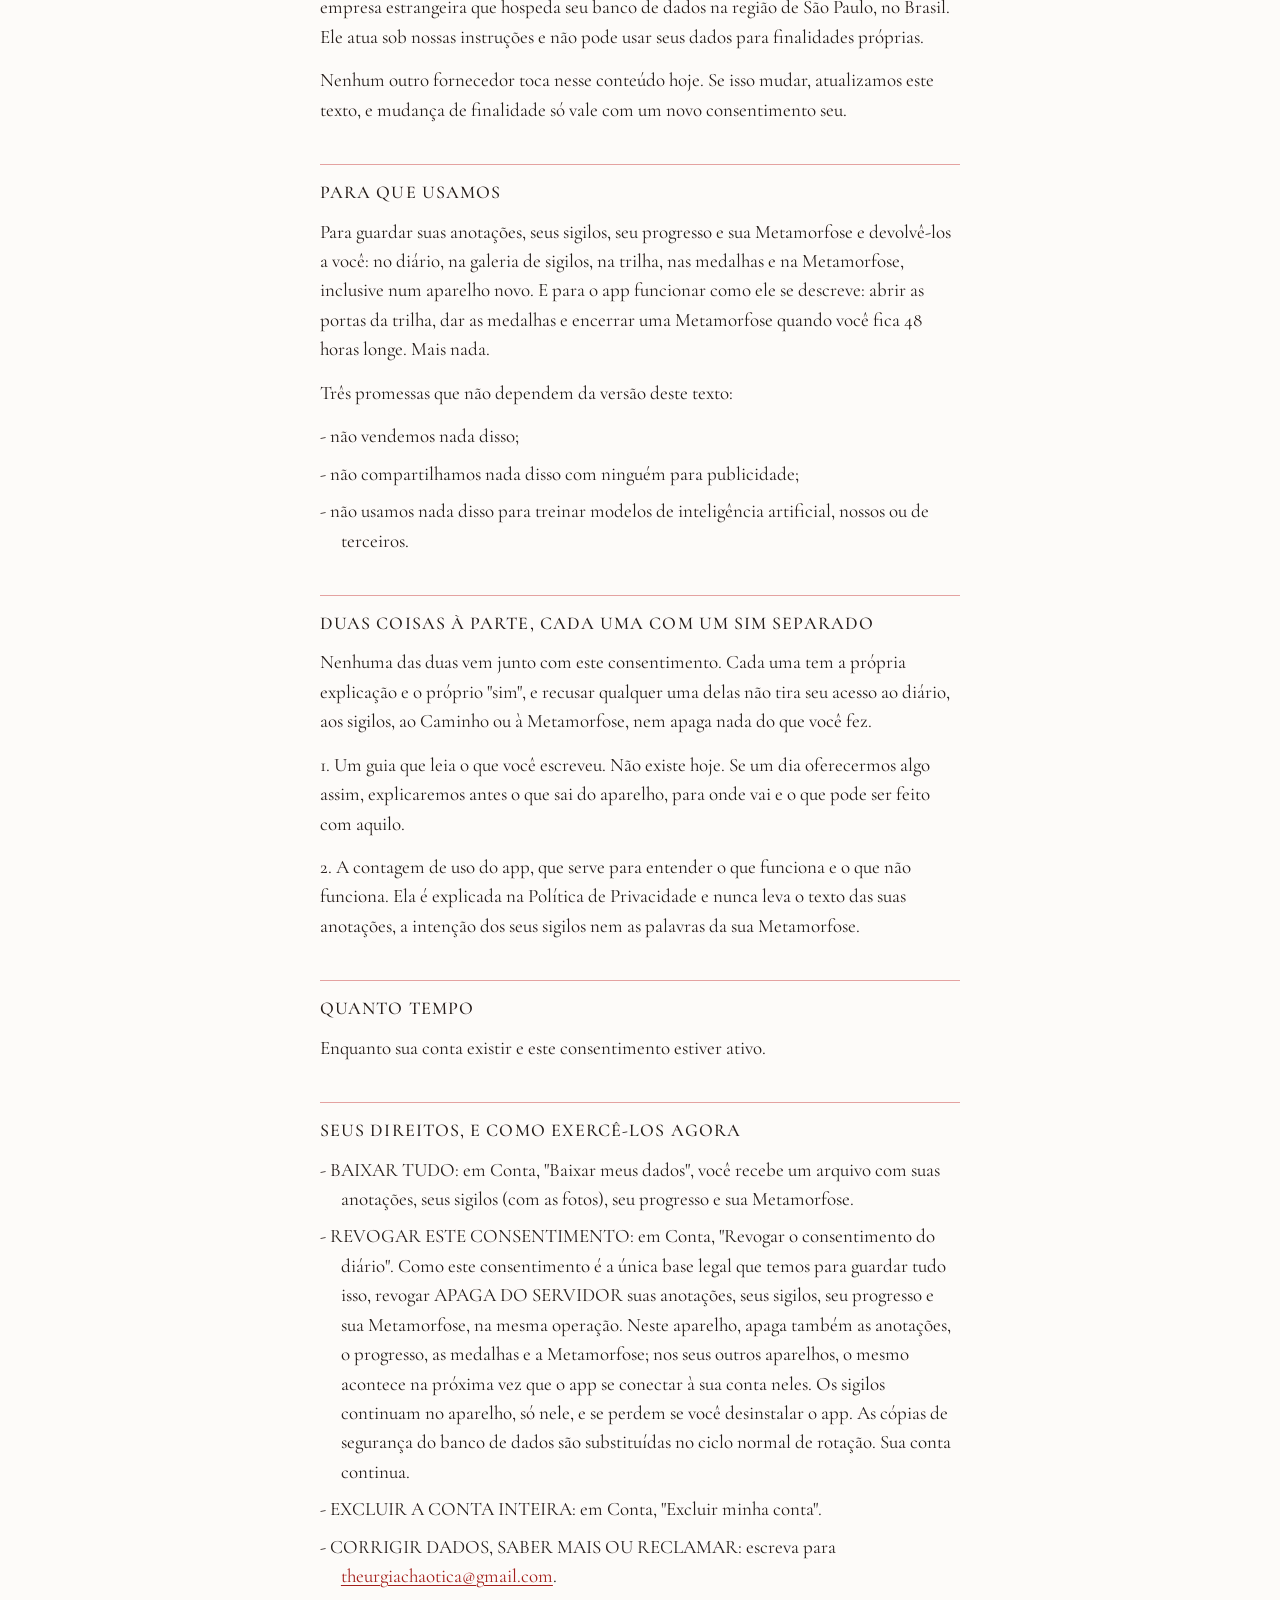
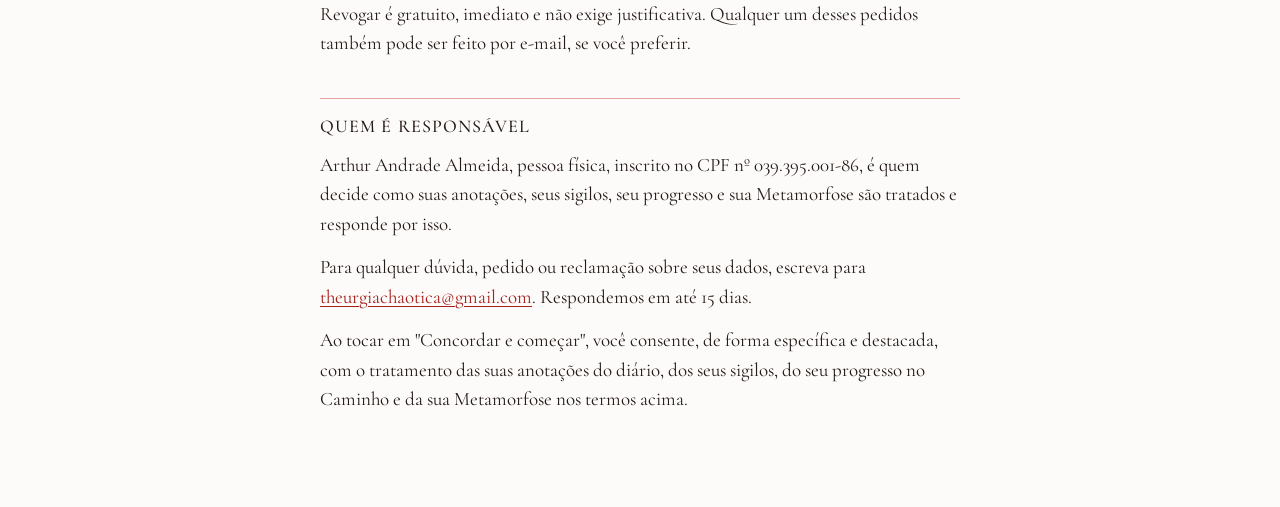
==== commit 8a41f6d6: "site: gerado de theurgia-app f8dcbee" ====
--- a/consentimento-diario/index.html
+++ b/consentimento-diario/index.html
@@ -80,7 +80,7 @@
 <p class="item">- enquanto você não aceitar esta versão, nenhum desses dados volta a subir para a sua conta, e tudo continua funcionando no seu aparelho, como antes;</p>
 <p class="item">- o que já subiu fica guardado até você responder;</p>
 <p class="item">- se você aceitar, tudo segue como descrito aqui;</p>
-<p class="item">- se você não quiser que o que já subiu fique conosco, escreva para <a href="mailto:theurgiasupport@proton.me">theurgiasupport@proton.me</a> e apagamos do servidor seus sigilos, seu progresso e sua Metamorfose, sem tocar no seu diário. Eles continuam no seu aparelho. Ou use "Revogar o consentimento do diário", que apaga tudo, diário inclusive.</p>
+<p class="item">- se você não quiser que o que já subiu fique conosco, escreva para <a href="mailto:theurgiachaotica@gmail.com">theurgiachaotica@gmail.com</a> e apagamos do servidor seus sigilos, seu progresso e sua Metamorfose, sem tocar no seu diário. Eles continuam no seu aparelho. Ou use "Revogar o consentimento do diário", que apaga tudo, diário inclusive.</p>
 <p>Seu diário continua guardado como antes, pela versão que você já tinha aceitado.</p>
 <h2>COM QUEM ISSO PASSA</h2>
 <p>Para funcionar, tudo isso depende de um fornecedor de infraestrutura: o Supabase, empresa estrangeira que hospeda seu banco de dados na região de São Paulo, no Brasil. Ele atua sob nossas instruções e não pode usar seus dados para finalidades próprias.</p>
@@ -101,11 +101,11 @@
 <p class="item">- BAIXAR TUDO: em Conta, "Baixar meus dados", você recebe um arquivo com suas anotações, seus sigilos (com as fotos), seu progresso e sua Metamorfose.</p>
 <p class="item">- REVOGAR ESTE CONSENTIMENTO: em Conta, "Revogar o consentimento do diário". Como este consentimento é a única base legal que temos para guardar tudo isso, revogar APAGA DO SERVIDOR suas anotações, seus sigilos, seu progresso e sua Metamorfose, na mesma operação. Neste aparelho, apaga também as anotações, o progresso, as medalhas e a Metamorfose; nos seus outros aparelhos, o mesmo acontece na próxima vez que o app se conectar à sua conta neles. Os sigilos continuam no aparelho, só nele, e se perdem se você desinstalar o app. As cópias de segurança do banco de dados são substituídas no ciclo normal de rotação. Sua conta continua.</p>
 <p class="item">- EXCLUIR A CONTA INTEIRA: em Conta, "Excluir minha conta".</p>
-<p class="item">- CORRIGIR DADOS, SABER MAIS OU RECLAMAR: escreva para <a href="mailto:theurgiasupport@proton.me">theurgiasupport@proton.me</a>.</p>
+<p class="item">- CORRIGIR DADOS, SABER MAIS OU RECLAMAR: escreva para <a href="mailto:theurgiachaotica@gmail.com">theurgiachaotica@gmail.com</a>.</p>
 <p>Revogar é gratuito, imediato e não exige justificativa. Qualquer um desses pedidos também pode ser feito por e-mail, se você preferir.</p>
 <h2>QUEM É RESPONSÁVEL</h2>
 <p>Arthur Andrade Almeida, pessoa física, inscrito no CPF nº 039.395.001-86, é quem decide como suas anotações, seus sigilos, seu progresso e sua Metamorfose são tratados e responde por isso.</p>
-<p>Para qualquer dúvida, pedido ou reclamação sobre seus dados, escreva para <a href="mailto:theurgiasupport@proton.me">theurgiasupport@proton.me</a>. Respondemos em até 15 dias.</p>
+<p>Para qualquer dúvida, pedido ou reclamação sobre seus dados, escreva para <a href="mailto:theurgiachaotica@gmail.com">theurgiachaotica@gmail.com</a>. Respondemos em até 15 dias.</p>
 <p>Ao tocar em "Concordar e começar", você consente, de forma específica e destacada, com o tratamento das suas anotações do diário, dos seus sigilos, do seu progresso no Caminho e da sua Metamorfose nos termos acima.</p>
 
 </main>
